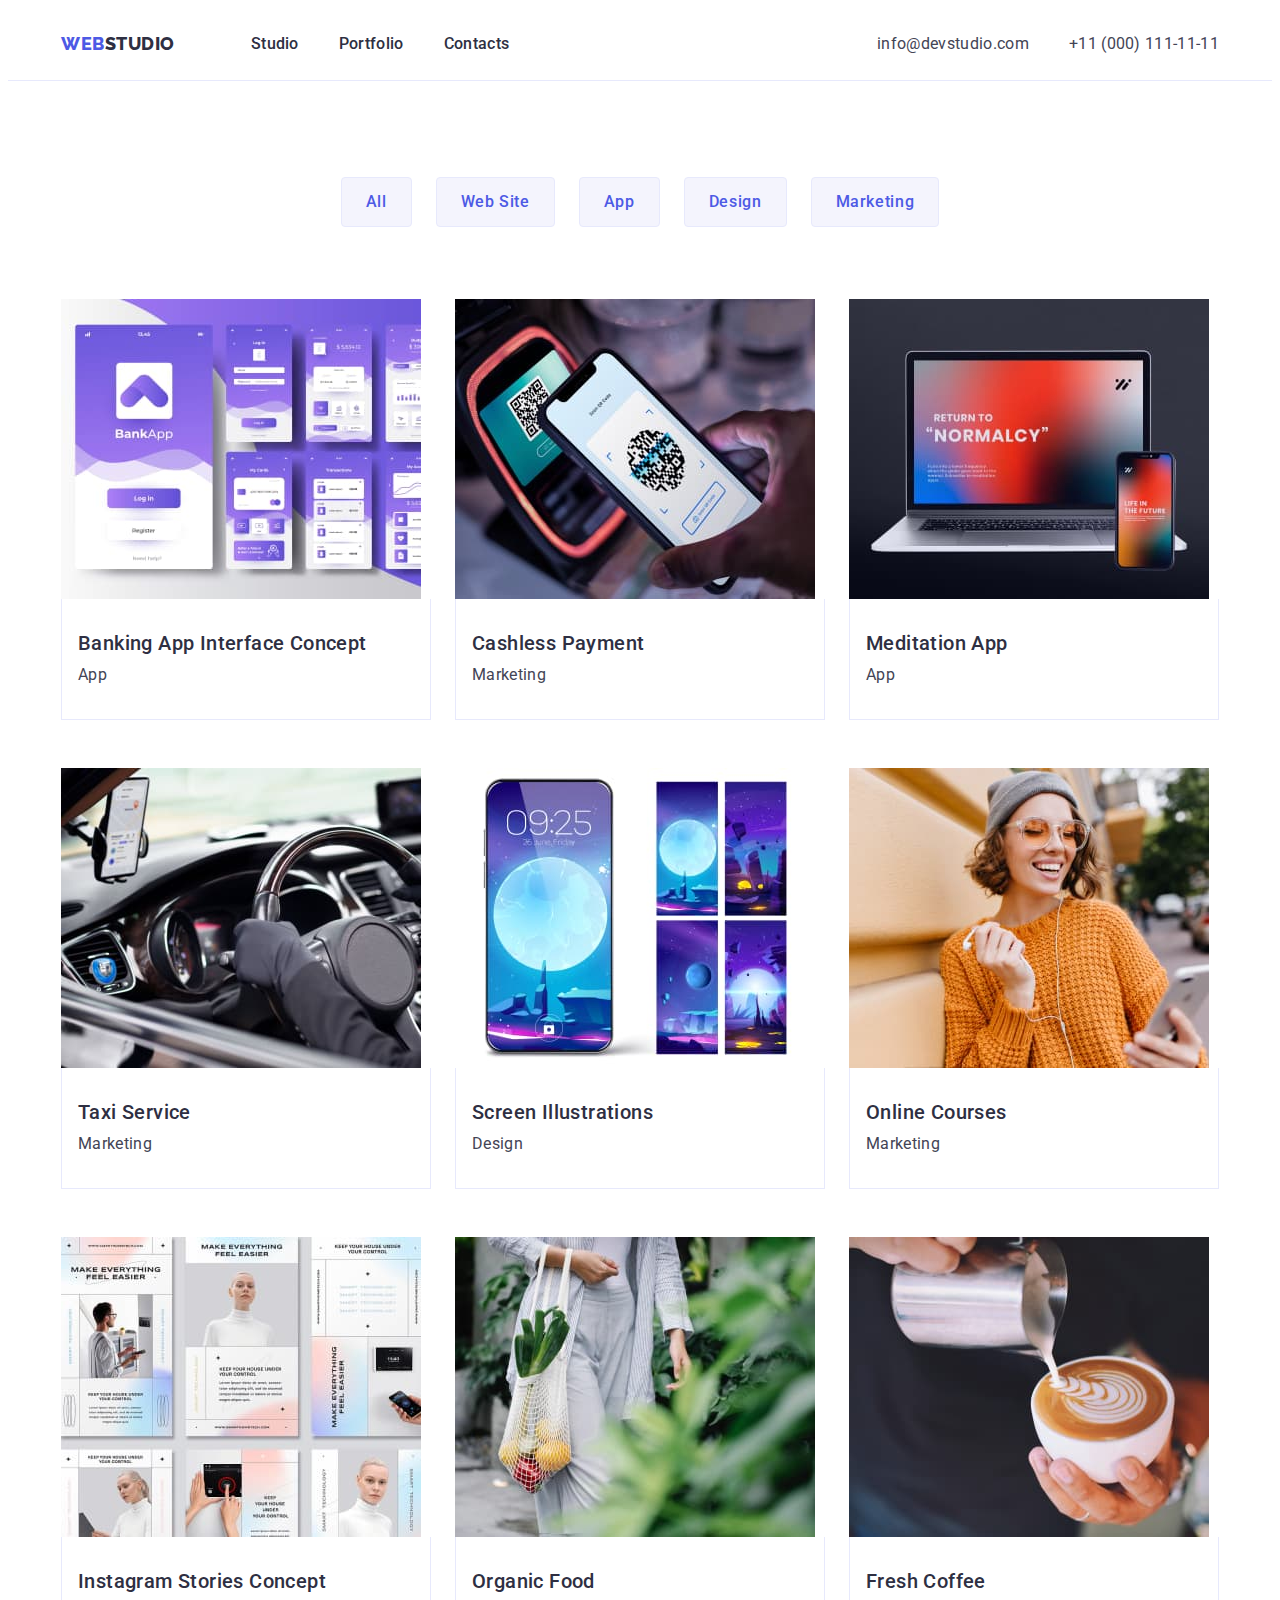
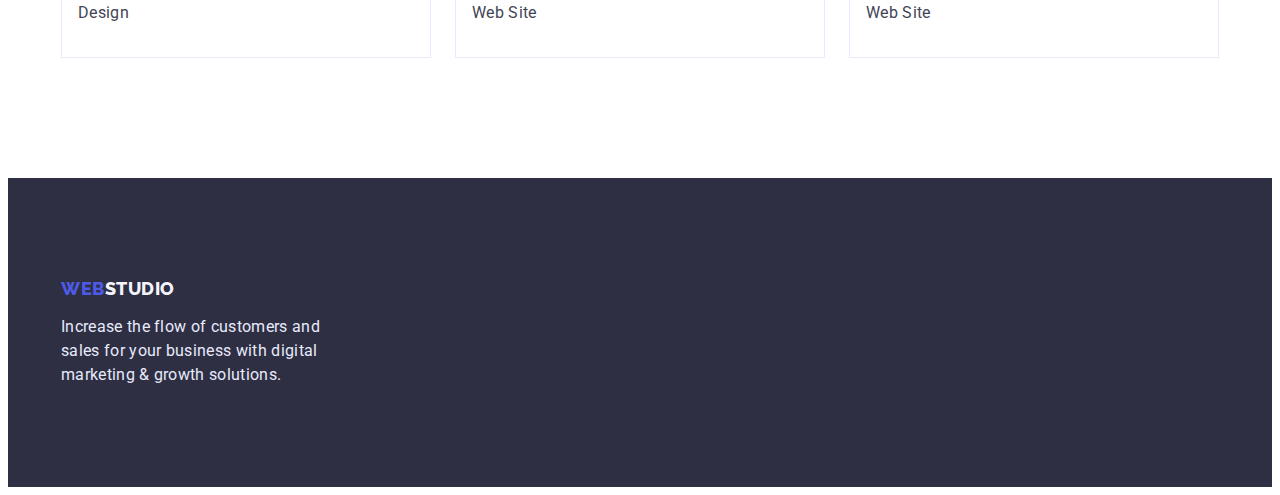
==== portfolio.html @ 5d293c81 "Initial commit" ====
<!DOCTYPE html>
<html lang="en">

<head>
    <meta charset="UTF-8">
    <meta http-equiv="X-UA-Compatible" content="IE=edge">
    <meta name="viewport" content="width=device-width, initial-scale=1.0">
    <title>Document</title>
    <link rel="preconnect" href="https://fonts.googleapis.com">
    <link rel="preconnect" href="https://fonts.gstatic.com" crossorigin>
    <link href="https://fonts.googleapis.com/css2?family=Raleway:wght@800&family=Roboto:wght@400;500;700&display=swap"
        rel="stylesheet">
    <link rel="stylesheet" href="https://cdnjs.cloudflare.com/ajax/libs/modern-normalize/1.1.0/modern-normalize.min.css"
        integrity="sha512-wpPYUAdjBVSE4KJnH1VR1HeZfpl1ub8YT/NKx4PuQ5NmX2tKuGu6U/JRp5y+Y8XG2tV+wKQpNHVUX03MfMFn9Q=="
        crossorigin="anonymous" referrerpolicy="no-referrer" />
    <link rel="stylesheet" href="./css/styles.css">
</head>

<body>
    <!-- Header -->
    <header class="header">
        <div class="container header-container">
            <nav class="header-nav">
                <a class="header-logo link" href="./index.html">
                    Web<span class="header-logo-navy">Studio</span>
                </a>
                <ul class="header-list list">
                    <li class="header-item"><a class="header-link link" href="">Studio</a></li>
                    <li class="header-item"><a class="header-link link" href="">Portfolio</a></li>
                    <li class="header-item"><a class="header-link link" href="">Contacts</a></li>
                </ul>
            </nav>
            <address class="header-address">
                <ul class="header-address-list list">
                    <li class="header-address-item"><a class="header-address-link link"
                            href="mailto:info@devstudio.com">info@devstudio.com</a>
                    </li>
                    <li class="header-address-item"><a class="header-address-link link" href="tel:+110001111111">+11
                            (000)
                            111-11-11</a></li>
                </ul>
            </address>
        </div>
    </header>

    <main>
        <!-- Gallery -->
        <section class="btn-row">
            <div class="container gallery-container">
                <h1 hidden>Gallery</h1>
                <ul class="btn-list list">
                    <li>
                        <button type="button" class="btn-item">All</button>
                    </li>
                    <li>
                        <button type="button" class="btn-item">Web Site</button>
                    </li>
                    <li>
                        <button type="button" class="btn-item">App</button>
                    </li>
                    <li>
                        <button type="button" class="btn-item">Design</button>
                    </li>
                    <li>
                        <button type="button" class="btn-item">Marketing</button>
                    </li>
                </ul>
                <ul class="row-list list">
                    <li class="row-item">
                        <a class="row-item-link link" href="">
                            <img class="row-item-img" src="./images-hw-02/portfolio-1.jpg" alt="Banking App Interface"
                                width="360" height="300">
                            <div class="row-text">
                                <h2 class="row-item-title">Banking App Interface Concept</h2>
                                <p class="row-item-text">App</p>
                            </div>
                        </a>
                    <li class="row-item">
                        <a class="row-item-link link" href="">
                            <img class="row-item-img" src="./images-hw-02/portfolio-2.jpg" alt="Phone in the hand"
                                width="360" height="300">
                            <div class="row-text">
                                <h2 class="row-item-title">Cashless Payment</h2>
                                <p class="row-item-text">Marketing</p>
                            </div>
                        </a>
                    <li class="row-item">
                        <a class="row-item-link link" href="">
                            <img class="row-item-img" src="./images-hw-02/portfolio-3.jpg" alt="Laptop and phone"
                                width="360" height="300">
                            <div class="row-text">
                                <h2 class="row-item-title">Meditation App</h2>
                                <p class="row-item-text">App</p>
                            </div>
                        </a>
                    <li class="row-item link">
                        <a class="row-item-link link" href="">
                            <img class="row-item-img" src="./images-hw-02/portfolio-4.jpg" alt="Car salon" width="360"
                                height="300">
                            <div class="row-text">
                                <h2 class="row-item-title">Taxi Service</h2>
                                <p class="row-item-text">Marketing</p>
                            </div>
                        </a>
                    <li class="row-item">
                        <a class="row-item-link link" href="">
                            <img class="row-item-img" src="./images-hw-02/portfolio-5.jpg" alt="Phone screen images"
                                width="360" height="300">
                            <div class="row-text">
                                <h2 class="row-item-title">Screen Illustrations</h2>
                                <p class="row-item-text">Design</p>
                            </div>
                        </a>
                    <li class="row-item">
                        <a class="row-item-link link" href="">
                            <img class="row-item-img" src="./images-hw-02/portfolio-6.jpg" alt="Girl in yellow sweater"
                                width="360" height="300">
                            <div class="row-text">
                                <h2 class="row-item-title">Online Courses</h2>
                                <p class="row-item-text">Marketing</p>
                            </div>
                        </a>
                    <li class="row-item">
                        <a class="row-item-link link" href="">
                            <img class="row-item-img" src="./images-hw-02/portfolio-7.jpg" alt="Photoes and texts"
                                width="360" height="300">
                            <div class="row-text">
                                <h2 class="row-item-title">Instagram Stories Concept</h2>
                                <p class="row-item-text">Design</p>
                            </div>
                        </a>
                    <li class="row-item link">
                        <a class="row-item-link link" href="">
                            <img class="row-item-img" src="./images-hw-02/portfolio-8.jpg" alt="Vegetables in a bag"
                                width="360" height="300">
                            <div class="row-text">
                                <h2 class="row-item-title">Organic Food</h2>
                                <p class="row-item-text">Web Site</p>
                            </div>
                        </a>
                    <li class="row-item">
                        <a class="row-item-link link" href="">
                            <img class="row-item-img" src="./images-hw-02/portfolio-9.jpg" alt="Coffee in a white cup"
                                width="360" height="300">
                            <div class="row-text">
                                <h2 class="row-item-title">Fresh Coffee</h2>
                                <p class="row-item-text">Web Site</p>
                            </div>
                        </a>
                    </li>
                </ul>
            </div>
        </section>
    </main>

    <!-- Footer -->
    <footer class="footer">
        <div class="container">
            <div class="footer-logo-text">
                <a class="footer-logo link" href="index.html">
                    Web<span class="footer-logo-white">Studio</span>
                </a>
                <p class="footer-text">Increase the flow of customers and sales for your business with digital marketing
                    &
                    growth solutions.
                </p>
            </div>
        </div>
    </footer>
</body>

</html>
---- css/styles.css ----
:root {
    --body-text-color: #434455;
    --headings-text-color: #2E2F42;
    --accent-blue-color: #4D5AE5;
    --white-color: #FFFFFF;
    --btn-portfolio-blue-color: #404BBF;
    --footer-logo-bgbtn-color: #F4F4FD;
    --footer-text-color: #E7E9FC;
}

body {
    font-family: 'Roboto', sans-serif;
    background-color: var(--white-color);
    color: var(--body-text-color);
}

.list {
    list-style: none;
    padding: 0;
    margin: 0;
}

.link {
    text-decoration: none;
}

.container {
    max-width: 1158px;
    padding-right: 15px;
    padding-left: 15px;
    margin-right: auto;
    margin-left: auto;
}

/* Header */
.header {
    border-bottom: 1px solid var(--footer-text-color);
}

.header-container {
    display: flex;
    align-items: center;
}

.header-nav {
    display: flex;
    align-items: center;
}

.header-logo {
    color: var(--accent-blue-color);
    font-family: 'Raleway', sans-serif;
    font-weight: 800;
    font-size: 18px;
    line-height: 1.17;
    letter-spacing: 0.03em;
    text-transform: uppercase;
}

.header-logo-navy {
    color: var(--headings-text-color);
    font-family: 'Raleway', sans-serif;
    font-weight: 800;
    font-size: 18px;
    line-height: 1.17;
    letter-spacing: 0.03em;
    text-transform: uppercase;
}

.header-list {
    display: flex;
    margin-left: 76px;
}

.header-item:not(:last-child) {
    margin-right: 40px;
}

.header-link {
    display: block;
    padding-top: 24px;
    padding-bottom: 24px;

    color: var(--headings-text-color);
    font-weight: 500;
    font-size: 16px;
    line-height: 1.5;
    letter-spacing: 0.02em;
}

.header-address {
    font-style: normal;
    margin-left: auto;
}

.header-address-list {
    display: flex;
}

.header-address-item:not(:last-child) {
    margin-right: 40px;
}

.header-address-link {
    color: var(--body-text-color);
    font-style: normal;
    font-weight: 400;
    font-size: 16px;
    line-height: 1.5;
    letter-spacing: 0.02em;
}

.header-link:is(:hover, :focus),
.header-address-link:is(:hover, :focus) {
    color: var(--btn-portfolio-blue-color);
}

/* Hero */

.hero {
    padding-top: 188px;
    padding-bottom: 188px;
    background-color: var(--headings-text-color);
    text-align: center;
}

.hero-title {
    display: block;
    max-width: 496px;
    margin-top: 0;
    margin-right: auto;
    margin-bottom: 48px;
    margin-left: auto;

    color: var(--white-color);
    font-weight: 700;
    font-size: 56px;
    line-height: 1.07;
    letter-spacing: 0.02em;
}

.hero-btn {
    display: inline-block;
    min-width: 169px;
    padding: 16px 32px;
    border: none;
    border-radius: 4px;

    background-color: var(--accent-blue-color);
    color: var(--white-color);
    font-family: inherit;
    font-weight: 500;
    font-size: 16px;
    line-height: 1.5;
    letter-spacing: 0.04em;

    cursor: pointer;
}

.hero-btn:is(:hover, :focus) {
    background-color: var(--btn-portfolio-blue-color);
    color: var(--white-color);
}

/* Section 1 about */

.about {
    padding-top: 120px;
    padding-bottom: 0;
}

.about-title {
    position: absolute;
    width: 1px;
    height: 1px;
    margin: -1px;
    border: 0;
    padding: 0;
    white-space: nowrap;
    clip-path: inset(100%);
    clip: rect(0 0 0 0);
    overflow: hidden;
}

.about-list {
    display: flex;
    gap: 24px;
}

.about-item {
    display: block;
    flex-basis: calc(100% / 4);
    /* max-width: 264px; */
}

.about-item-title {
    margin-top: 0;
    margin-bottom: 8px;

    color: var(--headings-text-color);
    font-weight: 500;
    font-size: 20px;
    line-height: 1.2;
    letter-spacing: 0.02em;
}

.about-item-text {
    margin-top: 0;
    margin-bottom: 0;

    color: var(--body-text-color);
    font-weight: 400;
    font-size: 16px;
    line-height: 1.5;
    letter-spacing: 0.02em;
}

/* Section 2 description */

.description {
    padding-top: 120px;
    padding-bottom: 120px;
}

.description-title {
    margin-top: 0;
    margin-bottom: 72px;

    color: var(--headings-text-color);
    text-align: center;
    font-weight: 700;
    font-size: 36px;
    line-height: 1.11;
    letter-spacing: 0.02em;
    text-transform: capitalize;
}

.description-list {
    display: flex;
    gap: 24px;
}

.description-img {
    display: block;
    max-width: 100%;
    height: auto;
}

/* Section 3 team */

.team {
    padding-top: 120px;
    padding-bottom: 120px;
    background-color: var(--footer-logo-bgbtn-color);
}

.team-title {
    margin-top: 0;
    margin-bottom: 72px;

    color: var(--headings-text-color);
    text-align: center;
    font-weight: 700;
    font-size: 36px;
    line-height: 1.11;
    letter-spacing: 0.02em;
    text-transform: capitalize;
}

.team-list {
    display: flex;
    gap: 24px;
}

.team-item {
    flex-basis: calc(100% / 4);
    /* max-width: 264px; */
    border-radius: 0px 0px 4px 4px;
    background-color: var(--white-color);
}

.team-item-img {
    display: block;
    max-width: 100%;
    height: auto;
}

.team-item-text {
    padding: 32px 0;
}

.team-item-title {
    margin-top: 0;
    margin-bottom: 8px;

    color: var(--headings-text-color);
    text-align: center;
    font-weight: 500;
    font-size: 20px;
    line-height: 1.2;
    letter-spacing: 0.02em;
}

.team-item-role {
    margin-top: 0;
    margin-bottom: 0;

    color: var(--body-text-color);
    font-weight: 400;
    text-align: center;
    font-size: 16px;
    line-height: 1.5;
    letter-spacing: 0.02em;
}

/* Footer */

.footer {
    padding-top: 100px;
    padding-bottom: 100px;
    background-color: var(--headings-text-color);
}

.footer-logo-text {
    max-width: 264px;
}

.footer-logo {
    color: var(--accent-blue-color);
    font-family: 'Raleway', sans-serif;
    font-weight: 800;
    font-size: 18px;
    line-height: 1.17;
    letter-spacing: 0.03em;
    text-transform: uppercase;
}

.footer-logo-white {
    color: var(--footer-logo-bgbtn-color);
    font-family: 'Raleway', sans-serif;
    font-weight: 800;
    font-size: 18px;
    line-height: 1.17;
    letter-spacing: 0.03em;
    text-transform: uppercase;
}

.footer-text {
    margin-top: 16px;
    margin-bottom: 0;

    color: var(--footer-text-color);
    font-weight: 400;
    font-size: 16px;
    line-height: 1.5;
    letter-spacing: 0.02em;
}

/* Portfolio Gallery */

.gallery-container {
    padding-top: 96px;
    padding-bottom: 120px;
}

.btn-list {
    display: flex;
    gap: 24px;
    margin-top: 0;
    margin-bottom: 72px;
    justify-content: center;
}

.btn-item {
    min-width: 69px;
    padding: 12px 24px;
    border: 1px solid var(--footer-text-color);
    border-radius: 4px;

    background-color: var(--footer-logo-bgbtn-color);
    color: var(--accent-blue-color);
    text-align: center;
    font-family: inherit;
    font-weight: 500;
    font-size: 16px;
    line-height: 1.5;
    letter-spacing: 0.04em;

    cursor: pointer;
}

.btn-item:is(:hover, :focus) {
    background-color: var(--btn-portfolio-blue-color);
    color: var(--white-color);
}

/* First variant */
/* .row-list {
    display: flex;
    flex-wrap: wrap;
    padding-top: 0;
    padding-bottom: 120px;
}

.row-item {
    width: calc((100% - 48px) /3);
    margin-right: 24px;
    margin-bottom: 48px;
    border: 1px solid var(--footer-text-color);
    background-color: var(--white-color);
}

.row-item:nth-child(3n) {
    margin-right: 0;
} */


/* calc(100% - 8 * 24px) / 9 */


/* Second variant */
/* .row-list {
    display: flex;
    flex-wrap: wrap;
    padding-top: 0;
    padding-bottom: 120px;
}

.row-item {
    max-width: 360px;
    margin-right: 24px;
    margin-bottom: 48px;
}

.row-item:nth-child(3n) {
    margin-right: 0;
}

.row-item:nth-last-child(-n + 3) {
    margin-bottom: 0;
} */


.row-list {
    display: flex;
    flex-wrap: wrap;
    margin-left: -24px;
    margin-top: -48px;
}

.row-item {
    flex-basis: calc(100% / 3 - 24px);
    margin-left: 24px;
    margin-top: 48px;
}

.row-item-img {
    display: block;
    max-width: 100%;
    height: auto;
}

.row-text {
    padding: 32px 0 32px 16px;
    border-right: 1px solid var(--footer-text-color);
    border-bottom: 1px solid var(--footer-text-color);
    border-left: 1px solid var(--footer-text-color);
    background-color: var(--white-color);
}

.row-item-title {
    margin-top: 0;
    margin-bottom: 8px;

    color: var(--headings-text-color);
    font-weight: 500;
    font-size: 20px;
    line-height: 1.2;
    letter-spacing: 0.02em;
}

.row-item-text {
    margin-top: 0;
    margin-bottom: 0;

    color: var(--body-text-color);
    font-weight: 400;
    font-size: 16px;
    line-height: 1.5;
    letter-spacing: 0.02em;
}
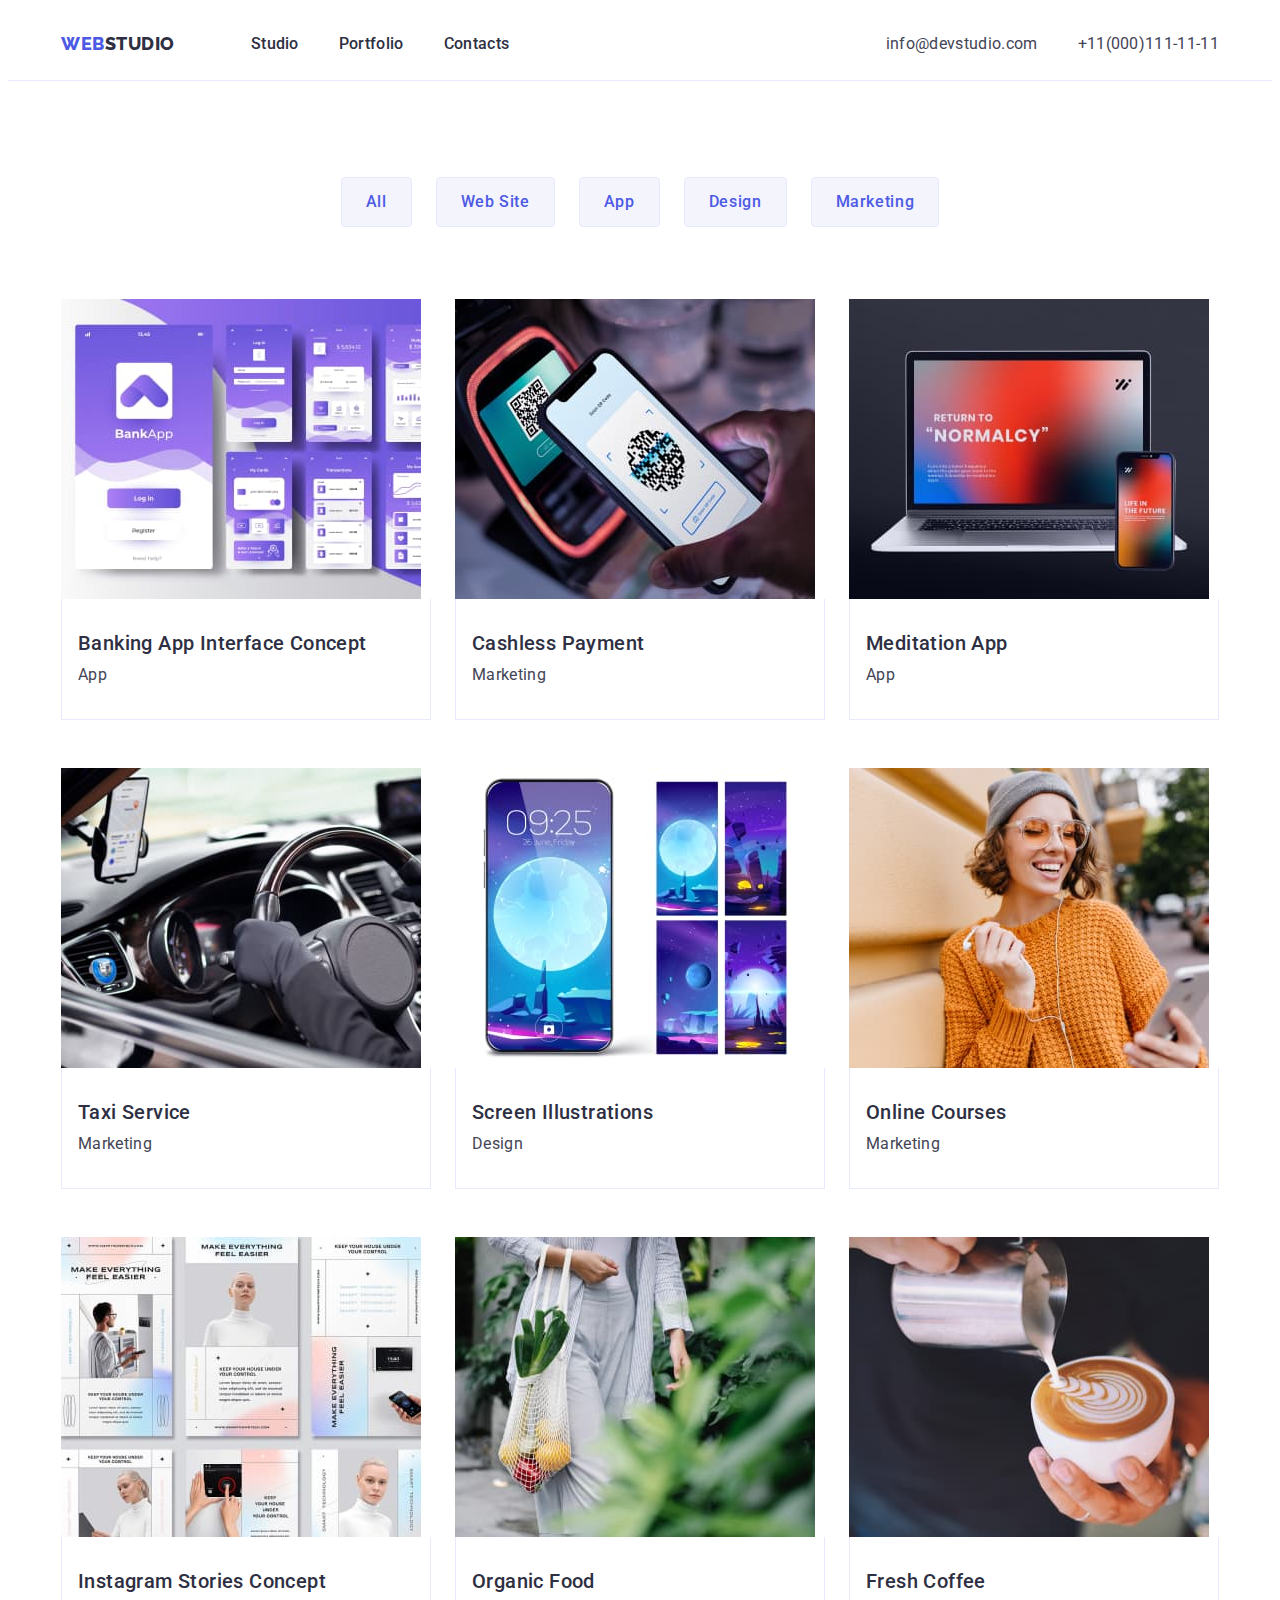
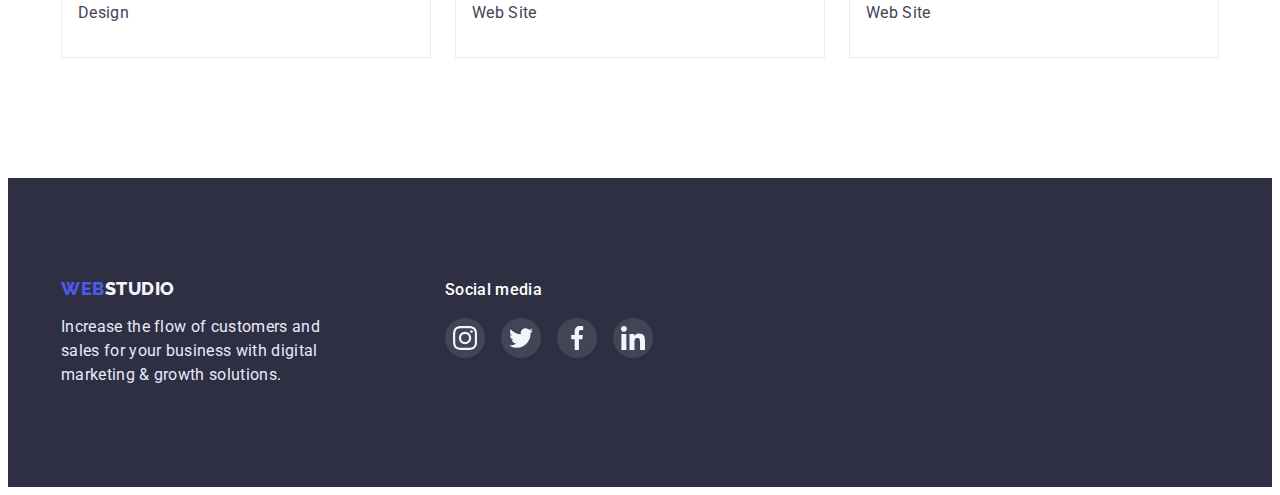
==== commit 537842df: "finish_hw-04" ====
--- a/portfolio.html
+++ b/portfolio.html
@@ -25,19 +25,25 @@
                     Web<span class="header-logo-navy">Studio</span>
                 </a>
                 <ul class="header-list list">
-                    <li class="header-item"><a class="header-link link" href="">Studio</a></li>
-                    <li class="header-item"><a class="header-link link" href="">Portfolio</a></li>
-                    <li class="header-item"><a class="header-link link" href="">Contacts</a></li>
+                    <li class="header-item">
+                        <a class="header-link link" href="">Studio</a>
+                    </li>
+                    <li class="header-item">
+                        <a class="header-link link" href="">Portfolio</a>
+                    </li>
+                    <li class="header-item">
+                        <a class="header-link link" href="">Contacts</a>
+                    </li>
                 </ul>
             </nav>
             <address class="header-address">
                 <ul class="header-address-list list">
-                    <li class="header-address-item"><a class="header-address-link link"
-                            href="mailto:info@devstudio.com">info@devstudio.com</a>
-                    </li>
-                    <li class="header-address-item"><a class="header-address-link link" href="tel:+110001111111">+11
-                            (000)
-                            111-11-11</a></li>
+                    <li class="header-address-item">
+                        <a class="header-address-link link" href="mailto:info@devstudio.com">info@devstudio.com</a>
+                    </li>
+                    <li class="header-address-item">
+                        <a class="header-address-link link" href="tel:+110001111111">+11(000)111-11-11</a>
+                    </li>
                 </ul>
             </address>
         </div>
@@ -155,15 +161,47 @@
 
     <!-- Footer -->
     <footer class="footer">
-        <div class="container">
+        <div class="container footer-container">
             <div class="footer-logo-text">
                 <a class="footer-logo link" href="index.html">
                     Web<span class="footer-logo-white">Studio</span>
                 </a>
                 <p class="footer-text">Increase the flow of customers and sales for your business with digital marketing
-                    &
-                    growth solutions.
+                    & growth solutions.
                 </p>
+            </div>
+            <div class="footer-social-media">
+                <p class="footer-soc-text">Social media</p>
+                <ul class="footer-soc-list list">
+                    <li class="footer-soc-item">
+                        <a class="footer-soc-link link" href="">
+                            <svg width="24" height="24" class="footer-soc-icon">
+                                <use href="./images-hw-04/icons.svg#icon-instagram"></use>
+                            </svg>
+                        </a>
+                    </li>
+                    <li class="footer-soc-item">
+                        <a class="footer-soc-link link" href="">
+                            <svg width="24" height="24" class="footer-soc-icon">
+                                <use href="./images-hw-04/icons.svg#icon-twitter"></use>
+                            </svg>
+                        </a>
+                    </li>
+                    <li class="footer-soc-item">
+                        <a class="footer-soc-link link" href="">
+                            <svg width="24" height="24" class="footer-soc-icon">
+                                <use href="./images-hw-04/icons.svg#icon-facebook"></use>
+                            </svg>
+                        </a>
+                    </li>
+                    <li class="footer-soc-item">
+                        <a class="footer-soc-link link" href="">
+                            <svg width="24" height="24" class="footer-soc-icon">
+                                <use href="./images-hw-04/icons.svg#icon-linkedin"></use>
+                            </svg>
+                        </a>
+                    </li>
+                </ul>
             </div>
         </div>
     </footer>
--- a/css/styles.css
+++ b/css/styles.css
@@ -1,11 +1,14 @@
 :root {
     --body-text-color: #434455;
     --headings-text-color: #2E2F42;
-    --accent-blue-color: #4D5AE5;
+    --iris-accent-color: #4D5AE5;
     --white-color: #FFFFFF;
-    --btn-portfolio-blue-color: #404BBF;
-    --footer-logo-bgbtn-color: #F4F4FD;
-    --footer-text-color: #E7E9FC;
+    --ocean-pressed-color: #404BBF;
+    --cloud-bg-color: #F4F4FD;
+    --cornflower-accent-bg-color: #E7E9FC;
+    --footer-bg-icons-color: rgba(255, 255, 255, 0.1);
+    --green-success-color: #31D0AA;
+    --lightslate-border-color: #8E8F99;
 }
 
 body {
@@ -30,11 +33,13 @@
     padding-left: 15px;
     margin-right: auto;
     margin-left: auto;
-}
+    /* outline: 2px solid tomato; */
+}
+
 
 /* Header */
 .header {
-    border-bottom: 1px solid var(--footer-text-color);
+    border-bottom: 1px solid var(--cornflower-accent-bg-color);
 }
 
 .header-container {
@@ -48,7 +53,7 @@
 }
 
 .header-logo {
-    color: var(--accent-blue-color);
+    color: var(--iris-accent-color);
     font-family: 'Raleway', sans-serif;
     font-weight: 800;
     font-size: 18px;
@@ -112,16 +117,26 @@
 
 .header-link:is(:hover, :focus),
 .header-address-link:is(:hover, :focus) {
-    color: var(--btn-portfolio-blue-color);
-}
+    color: var(--ocean-pressed-color);
+}
+
 
 /* Hero */
 
 .hero {
+    max-width: 1440px;
+    height: 600px;
     padding-top: 188px;
     padding-bottom: 188px;
+    background-image: linear-gradient(rgba(46, 47, 66, 0.7),
+            rgba(46, 47, 66, 0.7)),
+        url(../images-hw-04/people-office.png);
+    background-repeat: no-repeat;
+    background-position: center;
+    background-size: cover;
+    text-align: center;
+
     background-color: var(--headings-text-color);
-    text-align: center;
 }
 
 .hero-title {
@@ -145,8 +160,9 @@
     padding: 16px 32px;
     border: none;
     border-radius: 4px;
-
-    background-color: var(--accent-blue-color);
+    box-shadow: 0px 4px 4px rgba(0, 0, 0, 0.15);
+
+    background-color: var(--iris-accent-color);
     color: var(--white-color);
     font-family: inherit;
     font-weight: 500;
@@ -158,11 +174,12 @@
 }
 
 .hero-btn:is(:hover, :focus) {
-    background-color: var(--btn-portfolio-blue-color);
+    background-color: var(--ocean-pressed-color);
     color: var(--white-color);
 }
 
-/* Section 1 about */
+
+/* Section 1 About */
 
 .about {
     padding-top: 120px;
@@ -193,6 +210,60 @@
     /* max-width: 264px; */
 }
 
+.about-item::before {
+    content: "";
+    display: block;
+    height: 112px;
+    margin-top: 0;
+    margin-bottom: 8px;
+    background-repeat: no-repeat;
+    background-position: center;
+    border-radius: 4px;
+    background-color: var(--cloud-bg-color);
+}
+
+.about-icon-antenna::before {
+    background-image: url(../images-hw-04/1_antenna.svg);
+}
+
+.about-icon-clock::before {
+    background-image: url(../images-hw-04/1_clock.svg);
+}
+
+.about-icon-diagram::before {
+    background-image: url(../images-hw-04/1_diagram.svg);
+}
+
+.about-icon-astronaut::before {
+    background-image: url(../images-hw-04/1_astronaut.svg);
+}
+
+/* .about-item::before {
+    display: block;
+    content: "";
+    height: 112px;
+    background-size: contain;
+    background-repeat: no-repeat;
+    background-position: center;
+    background-color: var(--cloud-bg-color);
+}
+
+.about-item:nth-child(1)::before {
+    background-image: url();
+}
+
+.about-item:nth-child(2)::before {
+    background-image: url();
+}
+
+.about-item:nth-child(3)::before {
+    background-image: url();
+}
+
+.about-item:nth-child(4)::before {
+    background-image: url();
+} */
+
 .about-item-title {
     margin-top: 0;
     margin-bottom: 8px;
@@ -215,7 +286,8 @@
     letter-spacing: 0.02em;
 }
 
-/* Section 2 description */
+
+/* Section 2 What are we doing */
 
 .description {
     padding-top: 120px;
@@ -246,12 +318,13 @@
     height: auto;
 }
 
-/* Section 3 team */
+
+/* Section 3 Our team */
 
 .team {
     padding-top: 120px;
     padding-bottom: 120px;
-    background-color: var(--footer-logo-bgbtn-color);
+    background-color: var(--cloud-bg-color);
 }
 
 .team-title {
@@ -276,6 +349,10 @@
     flex-basis: calc(100% / 4);
     /* max-width: 264px; */
     border-radius: 0px 0px 4px 4px;
+    box-shadow: 0px 1px 6px rgba(46, 47, 66, 0.08),
+        0px 1px 1px rgba(46, 47, 66, 0.16),
+        0px 2px 1px rgba(46, 47, 66, 0.08);
+
     background-color: var(--white-color);
 }
 
@@ -303,7 +380,7 @@
 
 .team-item-role {
     margin-top: 0;
-    margin-bottom: 0;
+    margin-bottom: 8px;
 
     color: var(--body-text-color);
     font-weight: 400;
@@ -312,6 +389,89 @@
     line-height: 1.5;
     letter-spacing: 0.02em;
 }
+
+.team-soc-list {
+    display: flex;
+    justify-content: center;
+    gap: 24px;
+}
+
+.team-soc-item {
+    width: 40px;
+    height: 40px;
+}
+
+.team-soc-link {
+    display: flex;
+    /* width and height 100% from father ".tem-soc-item" */
+    width: 100%;
+    height: 100%;
+    border-radius: 50%;
+    justify-content: center;
+    align-items: center;
+    background-color: var(--iris-accent-color);
+
+    cursor: pointer;
+}
+
+.team-soc-link:is(:hover, :focus) {
+    background-color: var(--ocean-pressed-color);
+}
+
+
+/* Section 4 Customers */
+
+.customers {
+    padding-top: 130px;
+    padding-bottom: 120px;
+}
+
+.customers-title {
+    margin-top: 0;
+    margin-bottom: 72px;
+
+    color: var(--headings-text-color);
+    font-weight: 700;
+    font-size: 36px;
+    line-height: 1.11;
+    text-align: center;
+    letter-spacing: 0.02em;
+    text-transform: capitalize;
+}
+
+.customers-list {
+    display: flex;
+    justify-content: center;
+    gap: 24px;
+}
+
+.customers-item {
+    width: 168px;
+    height: 88px;
+}
+
+.customers-link {
+    display: flex;
+    width: 100%;
+    height: 100%;
+    justify-content: center;
+    align-items: center;
+    border: 1px solid var(--lightslate-border-color);
+    border-radius: 4px;
+}
+
+.customers-icon {
+    fill: var(--lightslate-border-color);
+}
+
+.customers-link:is(:hover, :focus) {
+    border: 1px solid var(--ocean-pressed-color);
+}
+
+.customers-link:is(:hover, :focus) .customers-icon {
+    fill: var(--ocean-pressed-color);
+}
+
 
 /* Footer */
 
@@ -321,12 +481,17 @@
     background-color: var(--headings-text-color);
 }
 
+.footer-container {
+    display: flex;
+}
+
 .footer-logo-text {
     max-width: 264px;
+    margin-right: 120px;
 }
 
 .footer-logo {
-    color: var(--accent-blue-color);
+    color: var(--iris-accent-color);
     font-family: 'Raleway', sans-serif;
     font-weight: 800;
     font-size: 18px;
@@ -336,7 +501,7 @@
 }
 
 .footer-logo-white {
-    color: var(--footer-logo-bgbtn-color);
+    color: var(--cloud-bg-color);
     font-family: 'Raleway', sans-serif;
     font-weight: 800;
     font-size: 18px;
@@ -349,12 +514,55 @@
     margin-top: 16px;
     margin-bottom: 0;
 
-    color: var(--footer-text-color);
+    color: var(--cornflower-accent-bg-color);
     font-weight: 400;
     font-size: 16px;
     line-height: 1.5;
     letter-spacing: 0.02em;
 }
+
+.footer-social-media {
+    max-width: 208px;
+}
+
+.footer-soc-text {
+    margin-top: 0;
+    margin-bottom: 16px;
+
+    color: var(--white-color);
+    font-weight: 500;
+    font-size: 16px;
+    line-height: 1.5;
+    letter-spacing: 0.02em;
+}
+
+.footer-soc-list {
+    display: flex;
+    justify-content: center;
+    gap: 16px;
+}
+
+.footer-soc-item {
+    width: 40px;
+    height: 40px;
+}
+
+.footer-soc-link {
+    display: flex;
+    width: 100%;
+    height: 100%;
+    border-radius: 50%;
+    justify-content: center;
+    align-items: center;
+    background-color: var(--footer-bg-icons-color);
+
+    cursor: pointer;
+}
+
+.footer-soc-link:is(:hover, :focus) {
+    background-color: var(--green-success-color);
+}
+
 
 /* Portfolio Gallery */
 
@@ -365,20 +573,20 @@
 
 .btn-list {
     display: flex;
-    gap: 24px;
     margin-top: 0;
     margin-bottom: 72px;
     justify-content: center;
+    gap: 24px;
 }
 
 .btn-item {
     min-width: 69px;
     padding: 12px 24px;
-    border: 1px solid var(--footer-text-color);
+    border: 1px solid var(--cornflower-accent-bg-color);
     border-radius: 4px;
 
-    background-color: var(--footer-logo-bgbtn-color);
-    color: var(--accent-blue-color);
+    background-color: var(--cloud-bg-color);
+    color: var(--iris-accent-color);
     text-align: center;
     font-family: inherit;
     font-weight: 500;
@@ -390,7 +598,7 @@
 }
 
 .btn-item:is(:hover, :focus) {
-    background-color: var(--btn-portfolio-blue-color);
+    background-color: var(--ocean-pressed-color);
     color: var(--white-color);
 }
 
@@ -454,6 +662,16 @@
     margin-top: 48px;
 }
 
+.row-item-link {
+    display: block;
+}
+
+.row-item-link:is(:hover, :focus) {
+    box-shadow: 0px 1px 6px rgba(46, 47, 66, 0.08),
+        0px 1px 1px rgba(46, 47, 66, 0.16),
+        0px 2px 1px rgba(46, 47, 66, 0.08);
+}
+
 .row-item-img {
     display: block;
     max-width: 100%;
@@ -462,9 +680,9 @@
 
 .row-text {
     padding: 32px 0 32px 16px;
-    border-right: 1px solid var(--footer-text-color);
-    border-bottom: 1px solid var(--footer-text-color);
-    border-left: 1px solid var(--footer-text-color);
+    border-right: 1px solid var(--cornflower-accent-bg-color);
+    border-bottom: 1px solid var(--cornflower-accent-bg-color);
+    border-left: 1px solid var(--cornflower-accent-bg-color);
     background-color: var(--white-color);
 }
 
